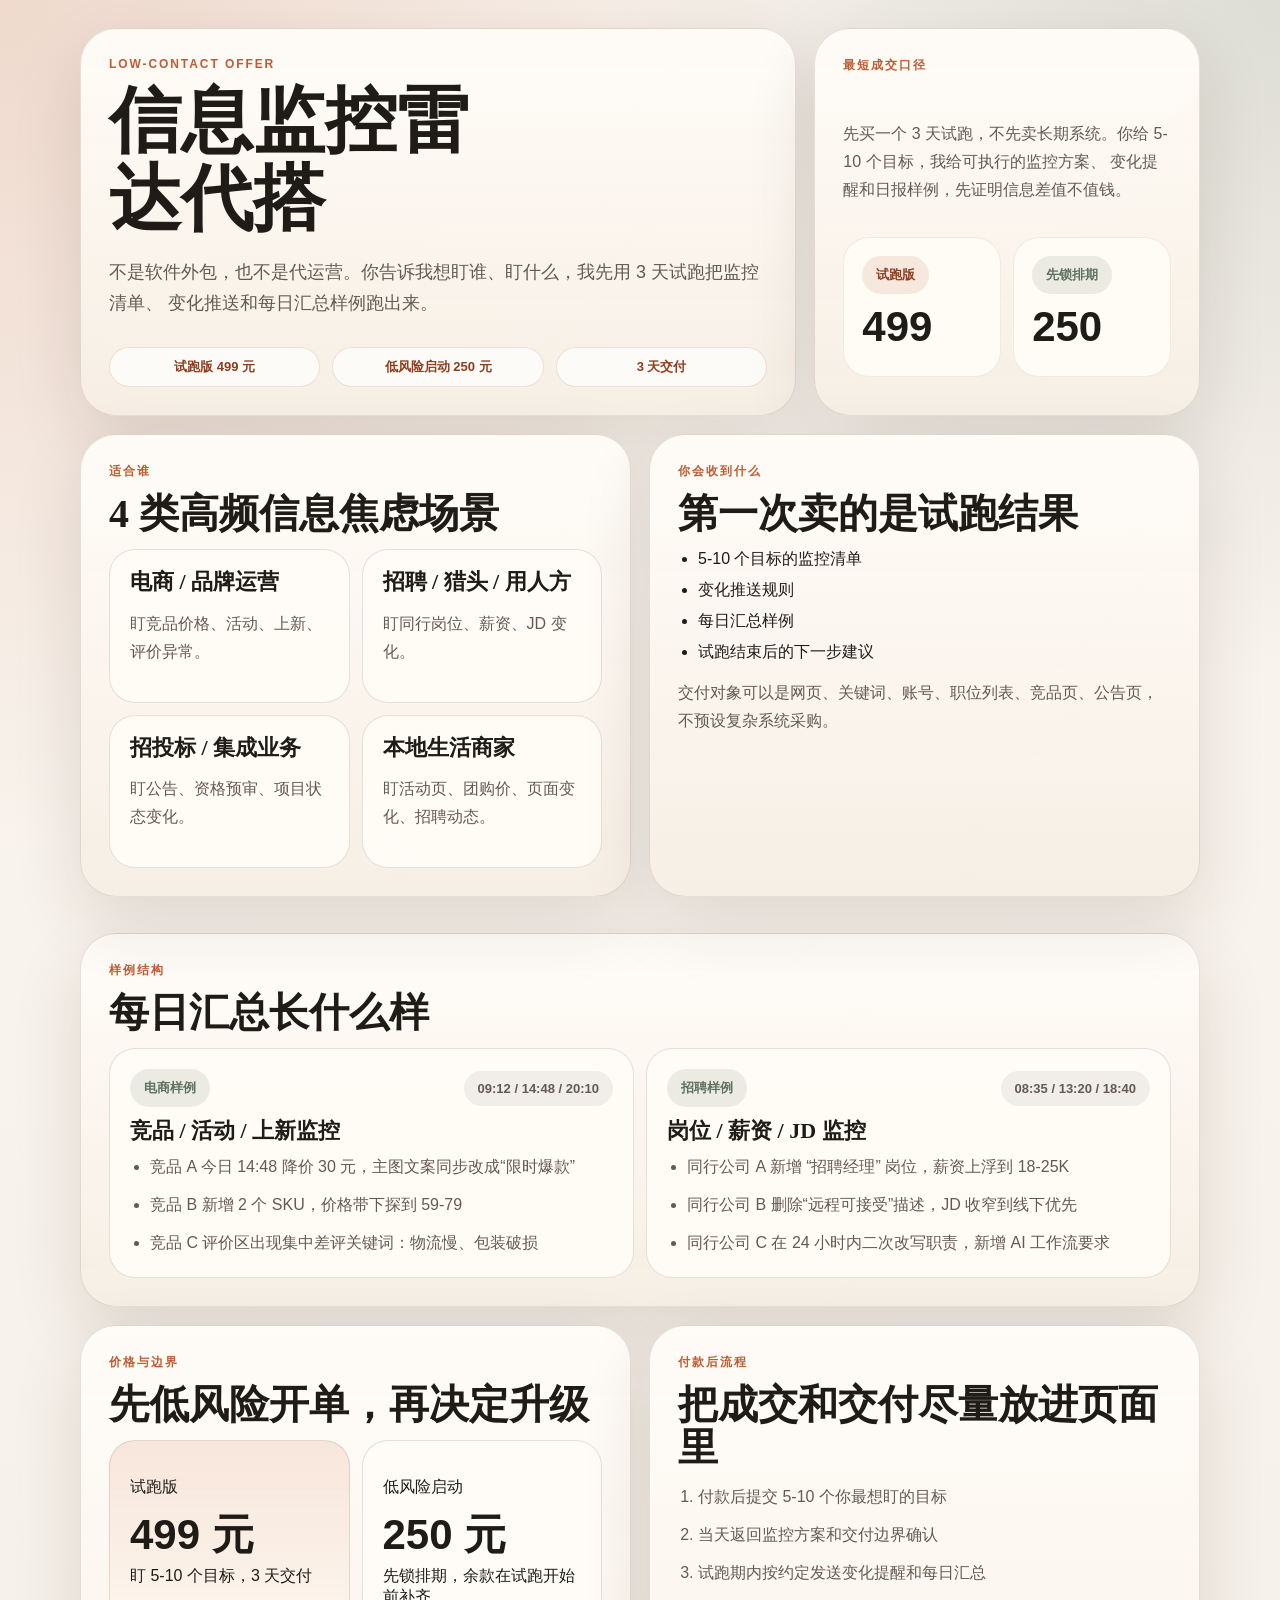
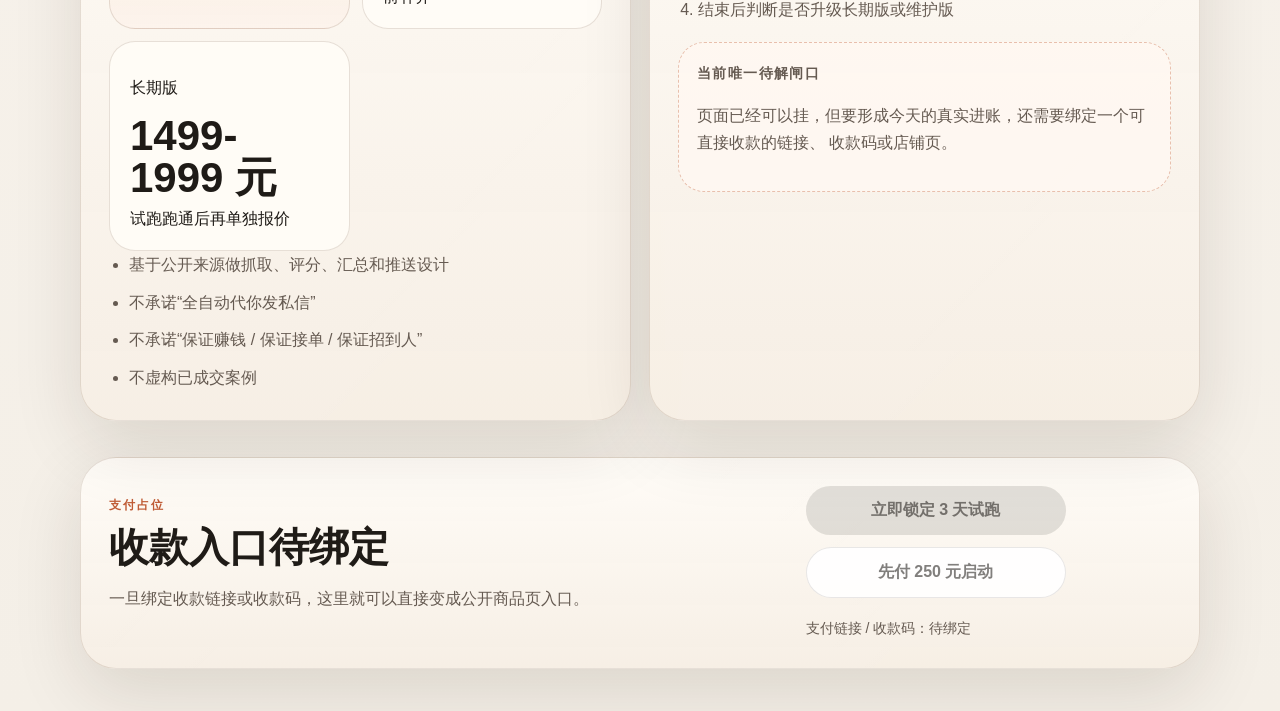
==== monitoring-radar/index.html @ 66960fd0 "Add monitoring radar offer page" ====
<!doctype html>
<html lang="zh-CN">
<head>
  <meta charset="UTF-8">
  <meta name="viewport" content="width=device-width, initial-scale=1.0">
  <title>信息监控雷达代搭 | 3 天试跑</title>
  <meta
    name="description"
    content="信息监控雷达代搭：3 天试跑，盯 5-10 个网页、关键词或账号，交付监控清单、变动推送和每日汇总样例。"
  >
  <link rel="stylesheet" href="./styles.css?v=20260421a">
</head>
<body>
  <main class="page-shell">
    <section class="hero">
      <div class="hero-copy">
        <p class="eyebrow">Low-Contact Offer</p>
        <h1>信息监控雷达代搭</h1>
        <p class="lead">
          不是软件外包，也不是代运营。你告诉我想盯谁、盯什么，我先用 3 天试跑把监控清单、
          变化推送和每日汇总样例跑出来。
        </p>
        <div class="hero-pills">
          <span>试跑版 499 元</span>
          <span>低风险启动 250 元</span>
          <span>3 天交付</span>
        </div>
      </div>
      <aside class="hero-card">
        <p class="card-label">最短成交口径</p>
        <p class="card-copy">
          先买一个 3 天试跑，不先卖长期系统。你给 5-10 个目标，我给可执行的监控方案、
          变化提醒和日报样例，先证明信息差值不值钱。
        </p>
        <div class="price-stack">
          <div>
            <span class="price-tag">试跑版</span>
            <strong>499</strong>
          </div>
          <div>
            <span class="price-tag muted">先锁排期</span>
            <strong>250</strong>
          </div>
        </div>
      </aside>
    </section>

    <section class="grid-two">
      <article class="panel">
        <p class="section-kicker">适合谁</p>
        <h2>4 类高频信息焦虑场景</h2>
        <div class="card-grid">
          <section class="mini-card">
            <h3>电商 / 品牌运营</h3>
            <p>盯竞品价格、活动、上新、评价异常。</p>
          </section>
          <section class="mini-card">
            <h3>招聘 / 猎头 / 用人方</h3>
            <p>盯同行岗位、薪资、JD 变化。</p>
          </section>
          <section class="mini-card">
            <h3>招投标 / 集成业务</h3>
            <p>盯公告、资格预审、项目状态变化。</p>
          </section>
          <section class="mini-card">
            <h3>本地生活商家</h3>
            <p>盯活动页、团购价、页面变化、招聘动态。</p>
          </section>
        </div>
      </article>

      <article class="panel">
        <p class="section-kicker">你会收到什么</p>
        <h2>第一次卖的是试跑结果</h2>
        <ul class="deliverables">
          <li>5-10 个目标的监控清单</li>
          <li>变化推送规则</li>
          <li>每日汇总样例</li>
          <li>试跑结束后的下一步建议</li>
        </ul>
        <p class="note">
          交付对象可以是网页、关键词、账号、职位列表、竞品页、公告页，不预设复杂系统采购。
        </p>
      </article>
    </section>

    <section class="panel">
      <p class="section-kicker">样例结构</p>
      <h2>每日汇总长什么样</h2>
      <div class="sample-grid">
        <article class="sample-card">
          <div class="sample-head">
            <span class="sample-badge">电商样例</span>
            <span class="sample-time">09:12 / 14:48 / 20:10</span>
          </div>
          <h3>竞品 / 活动 / 上新监控</h3>
          <ul>
            <li>竞品 A 今日 14:48 降价 30 元，主图文案同步改成“限时爆款”</li>
            <li>竞品 B 新增 2 个 SKU，价格带下探到 59-79</li>
            <li>竞品 C 评价区出现集中差评关键词：物流慢、包装破损</li>
          </ul>
        </article>
        <article class="sample-card">
          <div class="sample-head">
            <span class="sample-badge">招聘样例</span>
            <span class="sample-time">08:35 / 13:20 / 18:40</span>
          </div>
          <h3>岗位 / 薪资 / JD 监控</h3>
          <ul>
            <li>同行公司 A 新增 “招聘经理” 岗位，薪资上浮到 18-25K</li>
            <li>同行公司 B 删除“远程可接受”描述，JD 收窄到线下优先</li>
            <li>同行公司 C 在 24 小时内二次改写职责，新增 AI 工作流要求</li>
          </ul>
        </article>
      </div>
    </section>

    <section class="grid-two">
      <article class="panel">
        <p class="section-kicker">价格与边界</p>
        <h2>先低风险开单，再决定升级</h2>
        <div class="pricing-grid">
          <section class="price-card is-primary">
            <p>试跑版</p>
            <strong>499 元</strong>
            <span>盯 5-10 个目标，3 天交付</span>
          </section>
          <section class="price-card">
            <p>低风险启动</p>
            <strong>250 元</strong>
            <span>先锁排期，余款在试跑开始前补齐</span>
          </section>
          <section class="price-card">
            <p>长期版</p>
            <strong>1499-1999 元</strong>
            <span>试跑跑通后再单独报价</span>
          </section>
        </div>
        <ul class="boundary-list">
          <li>基于公开来源做抓取、评分、汇总和推送设计</li>
          <li>不承诺“全自动代你发私信”</li>
          <li>不承诺“保证赚钱 / 保证接单 / 保证招到人”</li>
          <li>不虚构已成交案例</li>
        </ul>
      </article>

      <article class="panel">
        <p class="section-kicker">付款后流程</p>
        <h2>把成交和交付尽量放进页面里</h2>
        <ol class="flow-list">
          <li>付款后提交 5-10 个你最想盯的目标</li>
          <li>当天返回监控方案和交付边界确认</li>
          <li>试跑期内按约定发送变化提醒和每日汇总</li>
          <li>结束后判断是否升级长期版或维护版</li>
        </ol>
        <div class="gate-box">
          <p class="gate-title">当前唯一待解闸口</p>
          <p>
            页面已经可以挂，但要形成今天的真实进账，还需要绑定一个可直接收款的链接、
            收款码或店铺页。
          </p>
        </div>
      </article>
    </section>

    <section class="payment-panel">
      <div>
        <p class="section-kicker">支付占位</p>
        <h2>收款入口待绑定</h2>
        <p class="payment-copy">
          一旦绑定收款链接或收款码，这里就可以直接变成公开商品页入口。
        </p>
      </div>
      <div class="cta-stack">
        <a class="cta is-disabled" href="#payment-pending" aria-disabled="true">立即锁定 3 天试跑</a>
        <a class="cta is-secondary is-disabled" href="#payment-pending" aria-disabled="true">先付 250 元启动</a>
        <p class="pending-text">支付链接 / 收款码：待绑定</p>
      </div>
    </section>
  </main>
</body>
</html>
---- monitoring-radar/styles.css ----
:root {
  --bg: #f4efe7;
  --bg-deep: #eadfce;
  --paper: rgba(255, 252, 247, 0.94);
  --paper-strong: rgba(255, 250, 243, 0.98);
  --ink: #1f1b17;
  --muted: #655a51;
  --line: rgba(121, 97, 74, 0.18);
  --accent: #bf5b35;
  --accent-deep: #8f3d1e;
  --accent-soft: rgba(191, 91, 53, 0.12);
  --moss: #5e715e;
  --shadow: 0 24px 70px rgba(41, 24, 10, 0.12);
  --radius-xl: 36px;
  --radius-lg: 26px;
  --radius-md: 18px;
}

* {
  box-sizing: border-box;
}

html,
body {
  margin: 0;
  padding: 0;
}

body {
  font-family: "Noto Sans SC", "PingFang SC", "Microsoft YaHei", sans-serif;
  color: var(--ink);
  background:
    radial-gradient(circle at top left, rgba(191, 91, 53, 0.18), transparent 32%),
    radial-gradient(circle at top right, rgba(94, 113, 94, 0.18), transparent 26%),
    linear-gradient(180deg, #faf5ef 0%, var(--bg) 100%);
}

.page-shell {
  width: min(1120px, calc(100% - 32px));
  margin: 0 auto;
  padding: 28px 0 42px;
}

.hero,
.grid-two,
.panel,
.payment-panel {
  animation: rise 280ms ease;
}

.hero,
.payment-panel {
  display: grid;
  grid-template-columns: minmax(0, 1.3fr) minmax(320px, 0.7fr);
  gap: 18px;
}

.hero {
  margin-bottom: 18px;
}

.hero-copy,
.hero-card,
.panel,
.payment-panel {
  border: 1px solid var(--line);
  border-radius: var(--radius-xl);
  background:
    linear-gradient(180deg, rgba(255, 252, 247, 0.98), rgba(246, 238, 228, 0.96)),
    linear-gradient(135deg, rgba(255, 255, 255, 0.2), transparent);
  box-shadow: var(--shadow);
}

.hero-copy,
.hero-card,
.panel,
.payment-panel {
  padding: 28px;
}

.eyebrow,
.section-kicker,
.card-label {
  margin: 0 0 12px;
  font-size: 12px;
  font-weight: 800;
  letter-spacing: 0.16em;
  text-transform: uppercase;
  color: var(--accent);
}

h1,
h2,
h3 {
  margin: 0;
  font-family: "Georgia", "Times New Roman", serif;
  line-height: 1.08;
}

h1 {
  font-size: clamp(42px, 7vw, 72px);
  max-width: 10ch;
}

h2 {
  font-size: clamp(28px, 4vw, 40px);
  margin-bottom: 14px;
}

h3 {
  font-size: 22px;
  margin-bottom: 10px;
}

.lead,
.card-copy,
.note,
.payment-copy,
.gate-box p,
.mini-card p,
.sample-card li,
.boundary-list li,
.flow-list li,
.pending-text {
  color: var(--muted);
  line-height: 1.74;
}

.lead {
  max-width: 42rem;
  font-size: 18px;
  margin: 18px 0 0;
}

.hero-pills,
.price-stack,
.card-grid,
.sample-grid,
.pricing-grid,
.cta-stack {
  display: grid;
  gap: 12px;
}

.hero-pills {
  grid-template-columns: repeat(3, minmax(0, 1fr));
  margin-top: 28px;
}

.hero-pills span,
.price-tag,
.sample-badge,
.sample-time {
  display: inline-flex;
  align-items: center;
  justify-content: center;
  border-radius: 999px;
  padding: 10px 14px;
  font-size: 13px;
  font-weight: 800;
}

.hero-pills span {
  background: rgba(255, 255, 255, 0.72);
  border: 1px solid rgba(191, 91, 53, 0.18);
  color: var(--accent-deep);
}

.hero-card {
  display: grid;
  align-content: start;
  gap: 18px;
}

.price-stack {
  grid-template-columns: repeat(2, minmax(0, 1fr));
}

.price-stack div,
.price-card {
  border-radius: var(--radius-lg);
  background: var(--paper);
  border: 1px solid rgba(191, 91, 53, 0.12);
  padding: 18px;
}

.price-stack strong,
.price-card strong {
  display: block;
  font-size: clamp(32px, 5vw, 42px);
  line-height: 1;
  margin: 12px 0 10px;
}

.price-tag {
  width: fit-content;
  background: var(--accent-soft);
  color: var(--accent-deep);
}

.price-tag.muted {
  background: rgba(94, 113, 94, 0.12);
  color: var(--moss);
}

.grid-two {
  display: grid;
  grid-template-columns: repeat(2, minmax(0, 1fr));
  gap: 18px;
  margin-bottom: 18px;
}

.panel {
  margin-bottom: 18px;
}

.card-grid,
.sample-grid,
.pricing-grid {
  grid-template-columns: repeat(2, minmax(0, 1fr));
}

.mini-card,
.sample-card,
.price-card {
  background: var(--paper);
  border: 1px solid var(--line);
  border-radius: var(--radius-lg);
  padding: 20px;
}

.deliverables,
.boundary-list,
.flow-list,
.sample-card ul {
  margin: 0;
  padding-left: 20px;
}

.deliverables {
  display: grid;
  gap: 10px;
  margin-bottom: 16px;
}

.sample-head {
  display: flex;
  justify-content: space-between;
  align-items: center;
  gap: 10px;
  margin-bottom: 12px;
}

.sample-badge {
  background: rgba(94, 113, 94, 0.12);
  color: var(--moss);
}

.sample-time {
  background: rgba(31, 27, 23, 0.06);
  color: var(--muted);
}

.sample-card ul,
.boundary-list,
.flow-list {
  display: grid;
  gap: 10px;
}

.price-card.is-primary {
  background:
    linear-gradient(180deg, rgba(191, 91, 53, 0.12), rgba(191, 91, 53, 0.04)),
    var(--paper-strong);
}

.gate-box {
  margin-top: 18px;
  border: 1px dashed rgba(191, 91, 53, 0.36);
  border-radius: var(--radius-lg);
  padding: 18px;
  background: rgba(255, 248, 242, 0.82);
}

.gate-title {
  margin: 0 0 8px;
  font-size: 14px;
  font-weight: 800;
  letter-spacing: 0.1em;
  text-transform: uppercase;
  color: var(--accent-deep);
}

.payment-panel {
  align-items: center;
  margin-bottom: 0;
}

.cta-stack {
  justify-items: start;
}

.cta {
  display: inline-flex;
  align-items: center;
  justify-content: center;
  min-width: 260px;
  padding: 14px 18px;
  border-radius: 999px;
  text-decoration: none;
  font-weight: 800;
  transition: transform 180ms ease, box-shadow 180ms ease, opacity 180ms ease;
}

.cta.is-disabled {
  background: rgba(31, 27, 23, 0.12);
  color: rgba(31, 27, 23, 0.56);
  pointer-events: none;
}

.cta.is-secondary {
  background: rgba(255, 255, 255, 0.9);
  border: 1px solid rgba(31, 27, 23, 0.1);
}

.pending-text {
  margin: 6px 0 0;
  font-size: 14px;
}

@keyframes rise {
  from {
    opacity: 0;
    transform: translateY(10px);
  }

  to {
    opacity: 1;
    transform: translateY(0);
  }
}

@media (max-width: 880px) {
  .hero,
  .payment-panel,
  .grid-two,
  .card-grid,
  .sample-grid,
  .pricing-grid,
  .hero-pills,
  .price-stack {
    grid-template-columns: 1fr;
  }

  .page-shell {
    width: min(100%, calc(100% - 20px));
    padding: 10px 0 24px;
  }

  .hero-copy,
  .hero-card,
  .panel,
  .payment-panel {
    padding: 20px;
    border-radius: 28px;
  }

  h1 {
    font-size: 44px;
  }

  .cta {
    min-width: 100%;
  }
}
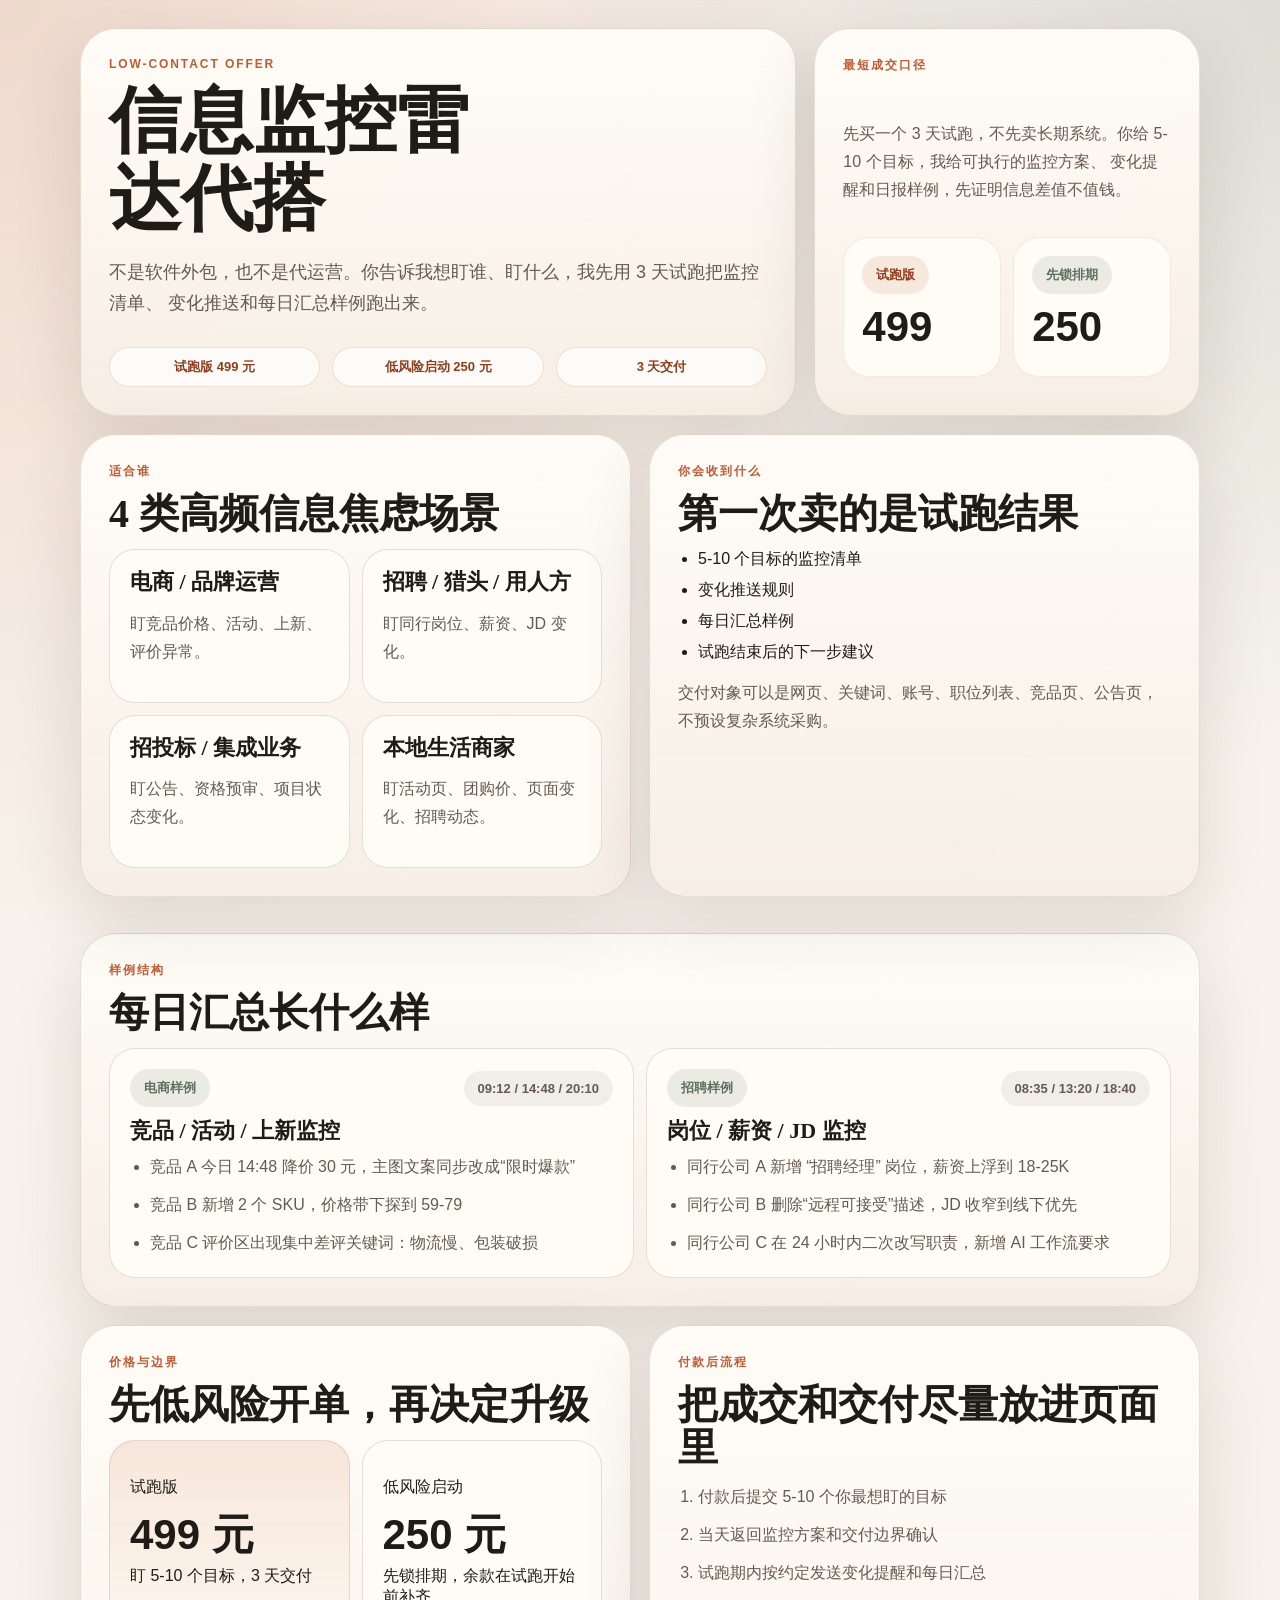
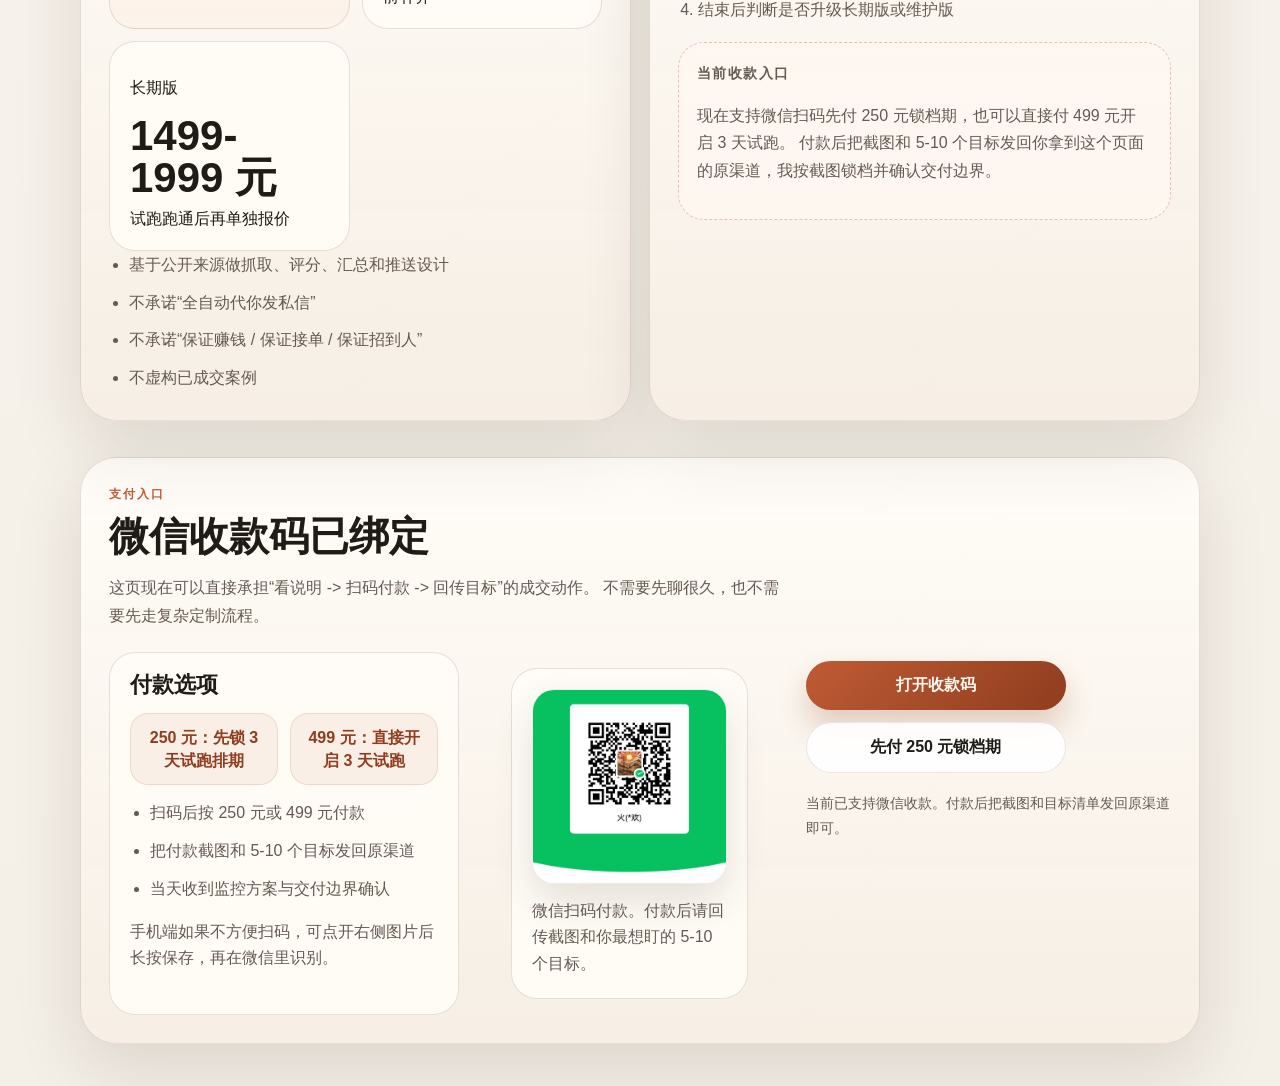
==== commit 5667bb04: "Bind monitoring radar payment QR" ====
--- a/monitoring-radar/index.html
+++ b/monitoring-radar/index.html
@@ -8,7 +8,7 @@
     name="description"
     content="信息监控雷达代搭：3 天试跑，盯 5-10 个网页、关键词或账号，交付监控清单、变动推送和每日汇总样例。"
   >
-  <link rel="stylesheet" href="./styles.css?v=20260421a">
+  <link rel="stylesheet" href="./styles.css?v=20260421b">
 </head>
 <body>
   <main class="page-shell">
@@ -154,27 +154,53 @@
           <li>结束后判断是否升级长期版或维护版</li>
         </ol>
         <div class="gate-box">
-          <p class="gate-title">当前唯一待解闸口</p>
+          <p class="gate-title">当前收款入口</p>
           <p>
-            页面已经可以挂，但要形成今天的真实进账，还需要绑定一个可直接收款的链接、
-            收款码或店铺页。
+            现在支持微信扫码先付 250 元锁档期，也可以直接付 499 元开启 3 天试跑。
+            付款后把截图和 5-10 个目标发回你拿到这个页面的原渠道，我按截图锁档并确认交付边界。
           </p>
         </div>
       </article>
     </section>
 
-    <section class="payment-panel">
+    <section class="payment-panel" id="payment-qr">
       <div>
-        <p class="section-kicker">支付占位</p>
-        <h2>收款入口待绑定</h2>
+        <p class="section-kicker">支付入口</p>
+        <h2>微信收款码已绑定</h2>
         <p class="payment-copy">
-          一旦绑定收款链接或收款码，这里就可以直接变成公开商品页入口。
-        </p>
+          这页现在可以直接承担“看说明 -> 扫码付款 -> 回传目标”的成交动作。
+          不需要先聊很久，也不需要先走复杂定制流程。
+        </p>
+        <div class="payment-grid">
+          <section class="payment-box">
+            <h3>付款选项</h3>
+            <div class="payment-amounts">
+              <span class="amount-chip">250 元：先锁 3 天试跑排期</span>
+              <span class="amount-chip">499 元：直接开启 3 天试跑</span>
+            </div>
+            <ul class="flow-list payment-steps">
+              <li>扫码后按 250 元或 499 元付款</li>
+              <li>把付款截图和 5-10 个目标发回原渠道</li>
+              <li>当天收到监控方案与交付边界确认</li>
+            </ul>
+            <p class="payment-note">
+              手机端如果不方便扫码，可点开右侧图片后长按保存，再在微信里识别。
+            </p>
+          </section>
+          <figure class="payment-box qr-box">
+            <img
+              class="payment-qr"
+              src="./assets/firelove-wechat-payment-qr-latest.jpg"
+              alt="信息监控雷达代搭微信收款码"
+            >
+            <figcaption>微信扫码付款。付款后请回传截图和你最想盯的 5-10 个目标。</figcaption>
+          </figure>
+        </div>
       </div>
       <div class="cta-stack">
-        <a class="cta is-disabled" href="#payment-pending" aria-disabled="true">立即锁定 3 天试跑</a>
-        <a class="cta is-secondary is-disabled" href="#payment-pending" aria-disabled="true">先付 250 元启动</a>
-        <p class="pending-text">支付链接 / 收款码：待绑定</p>
+        <a class="cta" href="./assets/firelove-wechat-payment-qr-latest.jpg" target="_blank" rel="noreferrer">打开收款码</a>
+        <a class="cta is-secondary" href="#payment-qr">先付 250 元锁档期</a>
+        <p class="pending-text">当前已支持微信收款。付款后把截图和目标清单发回原渠道即可。</p>
       </div>
     </section>
   </main>
--- a/monitoring-radar/styles.css
+++ b/monitoring-radar/styles.css
@@ -137,7 +137,9 @@
 .card-grid,
 .sample-grid,
 .pricing-grid,
-.cta-stack {
+.cta-stack,
+.payment-grid,
+.payment-amounts {
   display: grid;
   gap: 12px;
 }
@@ -296,6 +298,67 @@
   margin-bottom: 0;
 }
 
+.payment-grid {
+  grid-template-columns: minmax(0, 1.05fr) minmax(250px, 0.95fr);
+  margin-top: 22px;
+}
+
+.payment-box {
+  background: var(--paper);
+  border: 1px solid var(--line);
+  border-radius: var(--radius-lg);
+  padding: 20px;
+}
+
+.payment-amounts {
+  grid-template-columns: repeat(2, minmax(0, 1fr));
+  margin: 16px 0 14px;
+}
+
+.amount-chip {
+  display: inline-flex;
+  align-items: center;
+  justify-content: center;
+  min-height: 58px;
+  padding: 12px 14px;
+  border-radius: 18px;
+  background: rgba(191, 91, 53, 0.08);
+  border: 1px solid rgba(191, 91, 53, 0.16);
+  color: var(--accent-deep);
+  font-weight: 800;
+  line-height: 1.45;
+  text-align: center;
+}
+
+.payment-steps {
+  margin-bottom: 16px;
+}
+
+.payment-note,
+.payment-box figcaption {
+  margin: 0;
+  color: var(--muted);
+  line-height: 1.68;
+}
+
+.qr-box {
+  display: grid;
+  gap: 14px;
+  justify-items: center;
+  align-content: start;
+}
+
+.payment-qr {
+  display: block;
+  width: min(100%, 320px);
+  aspect-ratio: 1;
+  object-fit: cover;
+  border-radius: 22px;
+  background: #fff;
+  border: 1px solid rgba(31, 27, 23, 0.08);
+  box-shadow: 0 18px 40px rgba(41, 24, 10, 0.12);
+}
+
 .cta-stack {
   justify-items: start;
 }
@@ -309,18 +372,24 @@
   border-radius: 999px;
   text-decoration: none;
   font-weight: 800;
+  border: 0;
   transition: transform 180ms ease, box-shadow 180ms ease, opacity 180ms ease;
 }
 
-.cta.is-disabled {
-  background: rgba(31, 27, 23, 0.12);
-  color: rgba(31, 27, 23, 0.56);
-  pointer-events: none;
+.cta:not(.is-secondary) {
+  background: linear-gradient(135deg, var(--accent), var(--accent-deep));
+  color: #fff9f2;
+  box-shadow: 0 16px 30px rgba(143, 61, 30, 0.24);
 }
 
 .cta.is-secondary {
   background: rgba(255, 255, 255, 0.9);
   border: 1px solid rgba(31, 27, 23, 0.1);
+  color: var(--ink);
+}
+
+.cta:hover {
+  transform: translateY(-1px);
 }
 
 .pending-text {
@@ -348,7 +417,9 @@
   .sample-grid,
   .pricing-grid,
   .hero-pills,
-  .price-stack {
+  .price-stack,
+  .payment-grid,
+  .payment-amounts {
     grid-template-columns: 1fr;
   }
 
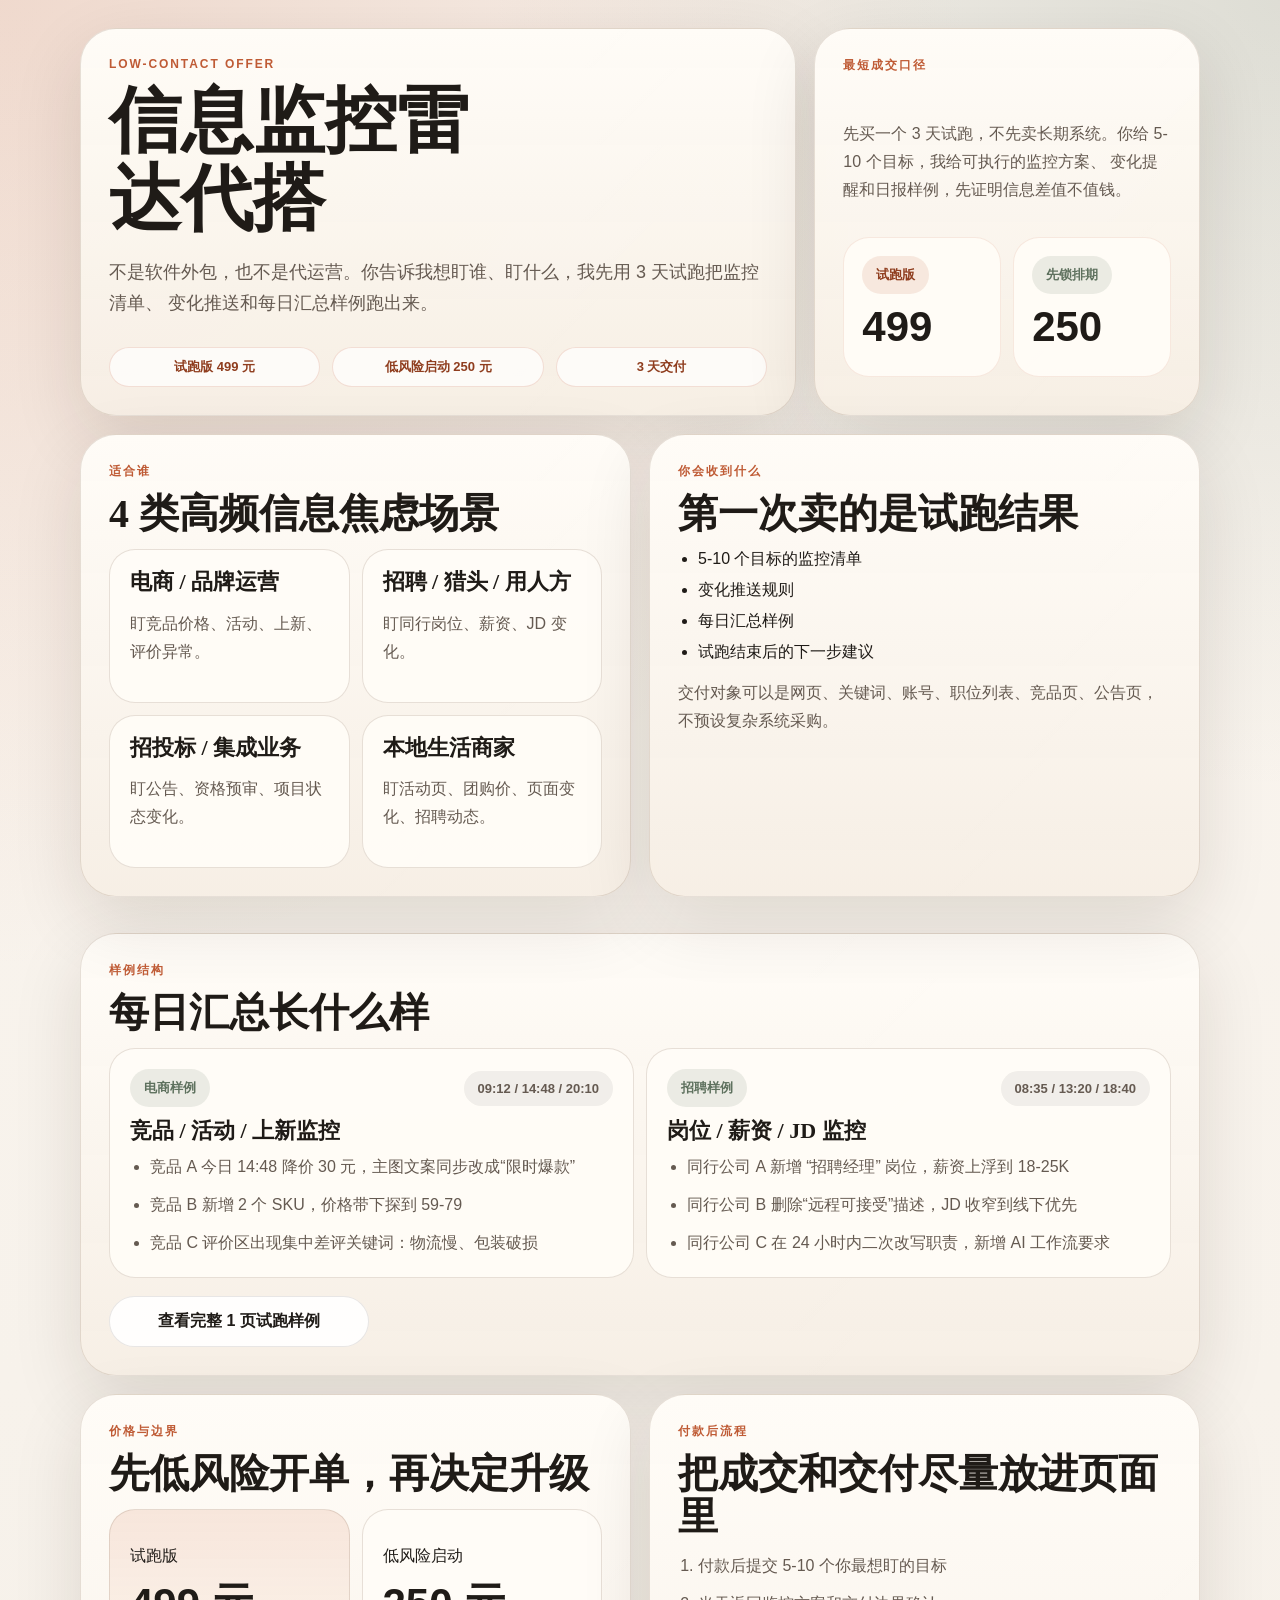
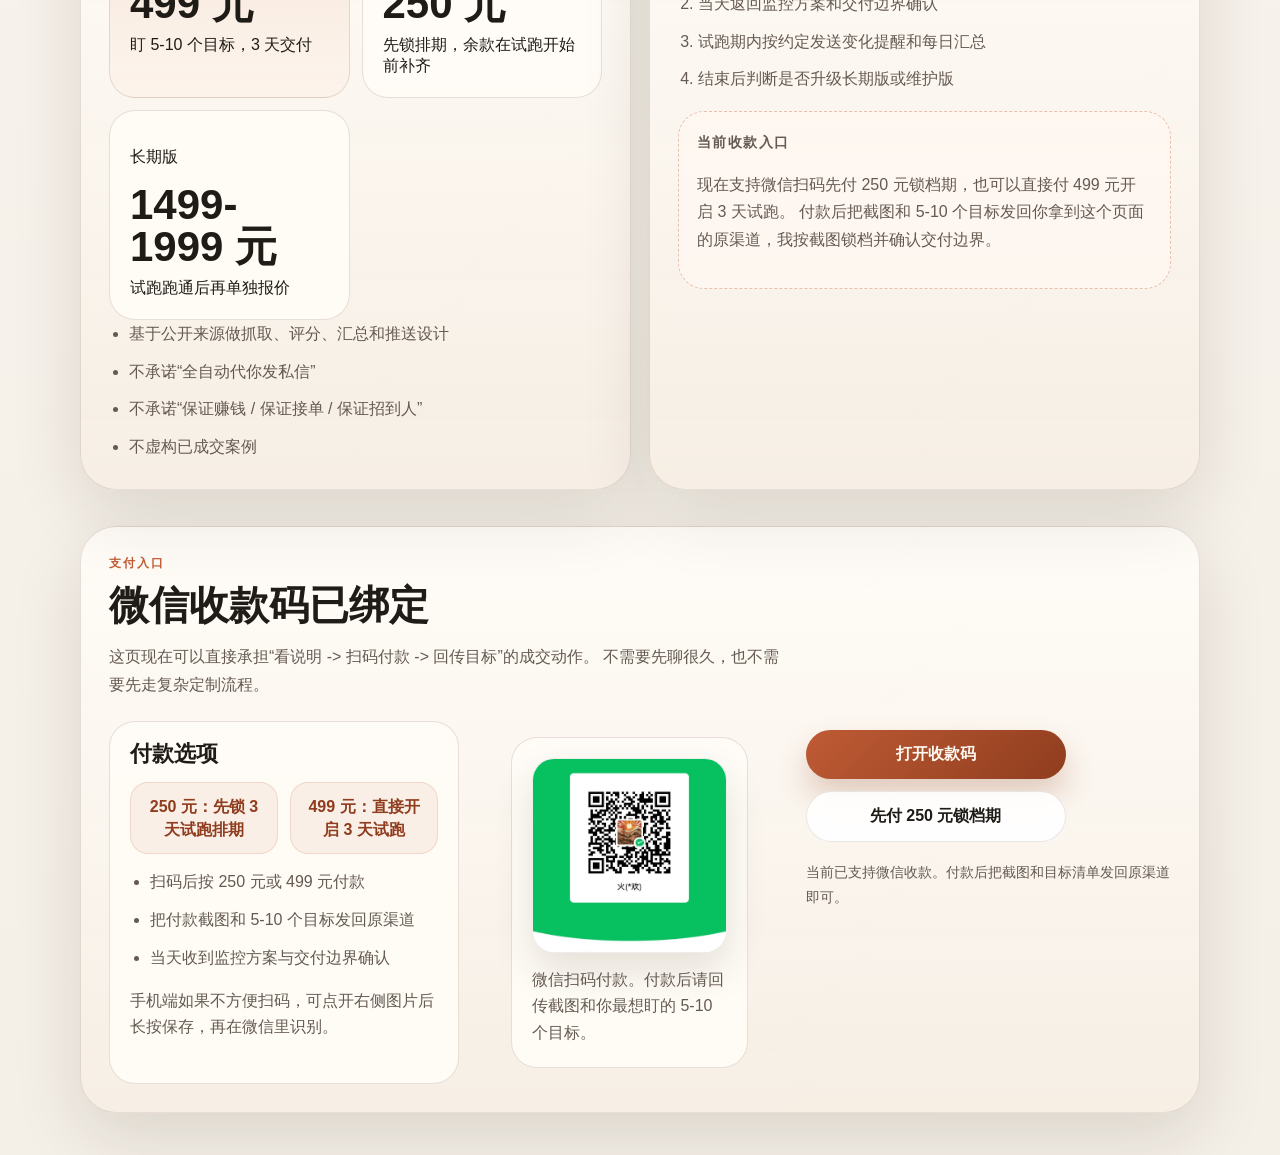
==== commit 90e74f88: "Add monitoring radar trial sample page" ====
--- a/monitoring-radar/index.html
+++ b/monitoring-radar/index.html
@@ -113,6 +113,9 @@
           </ul>
         </article>
       </div>
+      <div class="cta-stack" style="margin-top: 18px;">
+        <a class="cta is-secondary" href="./trial-sample.html">查看完整 1 页试跑样例</a>
+      </div>
     </section>
 
     <section class="grid-two">
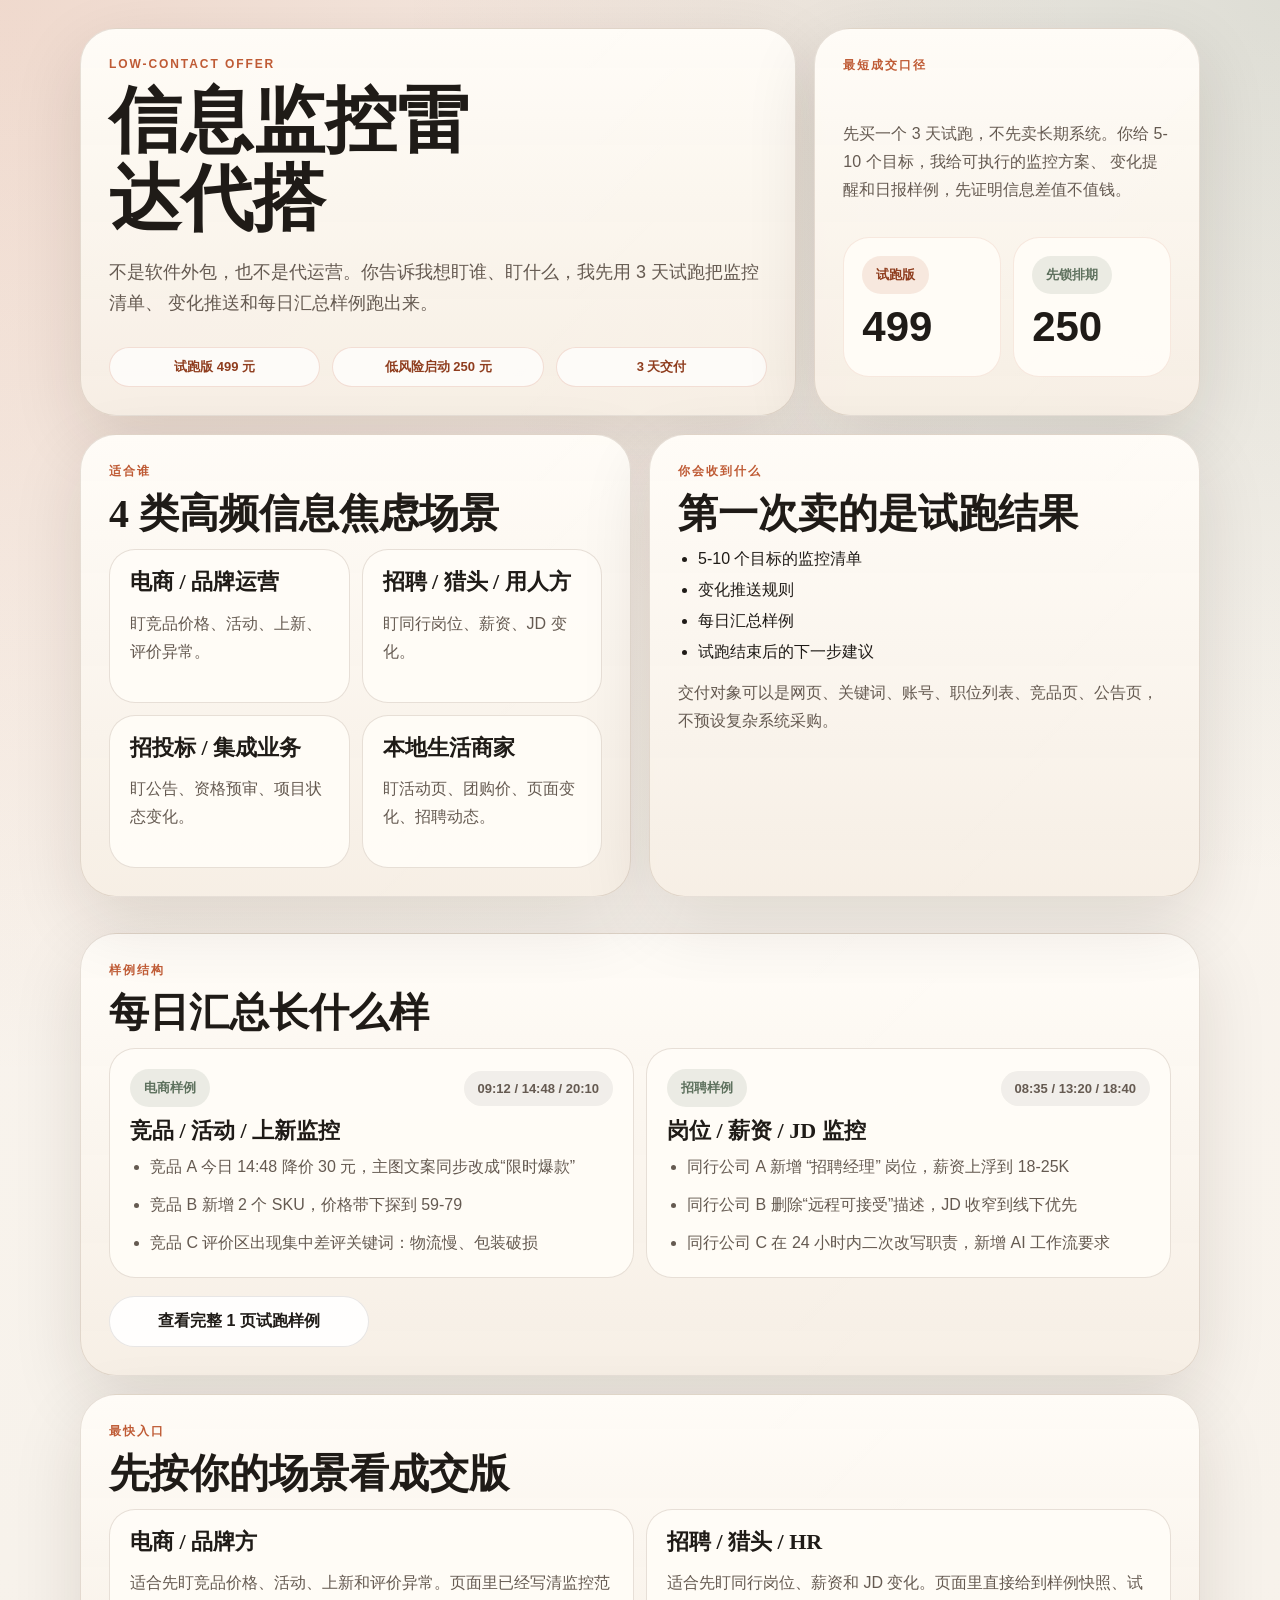
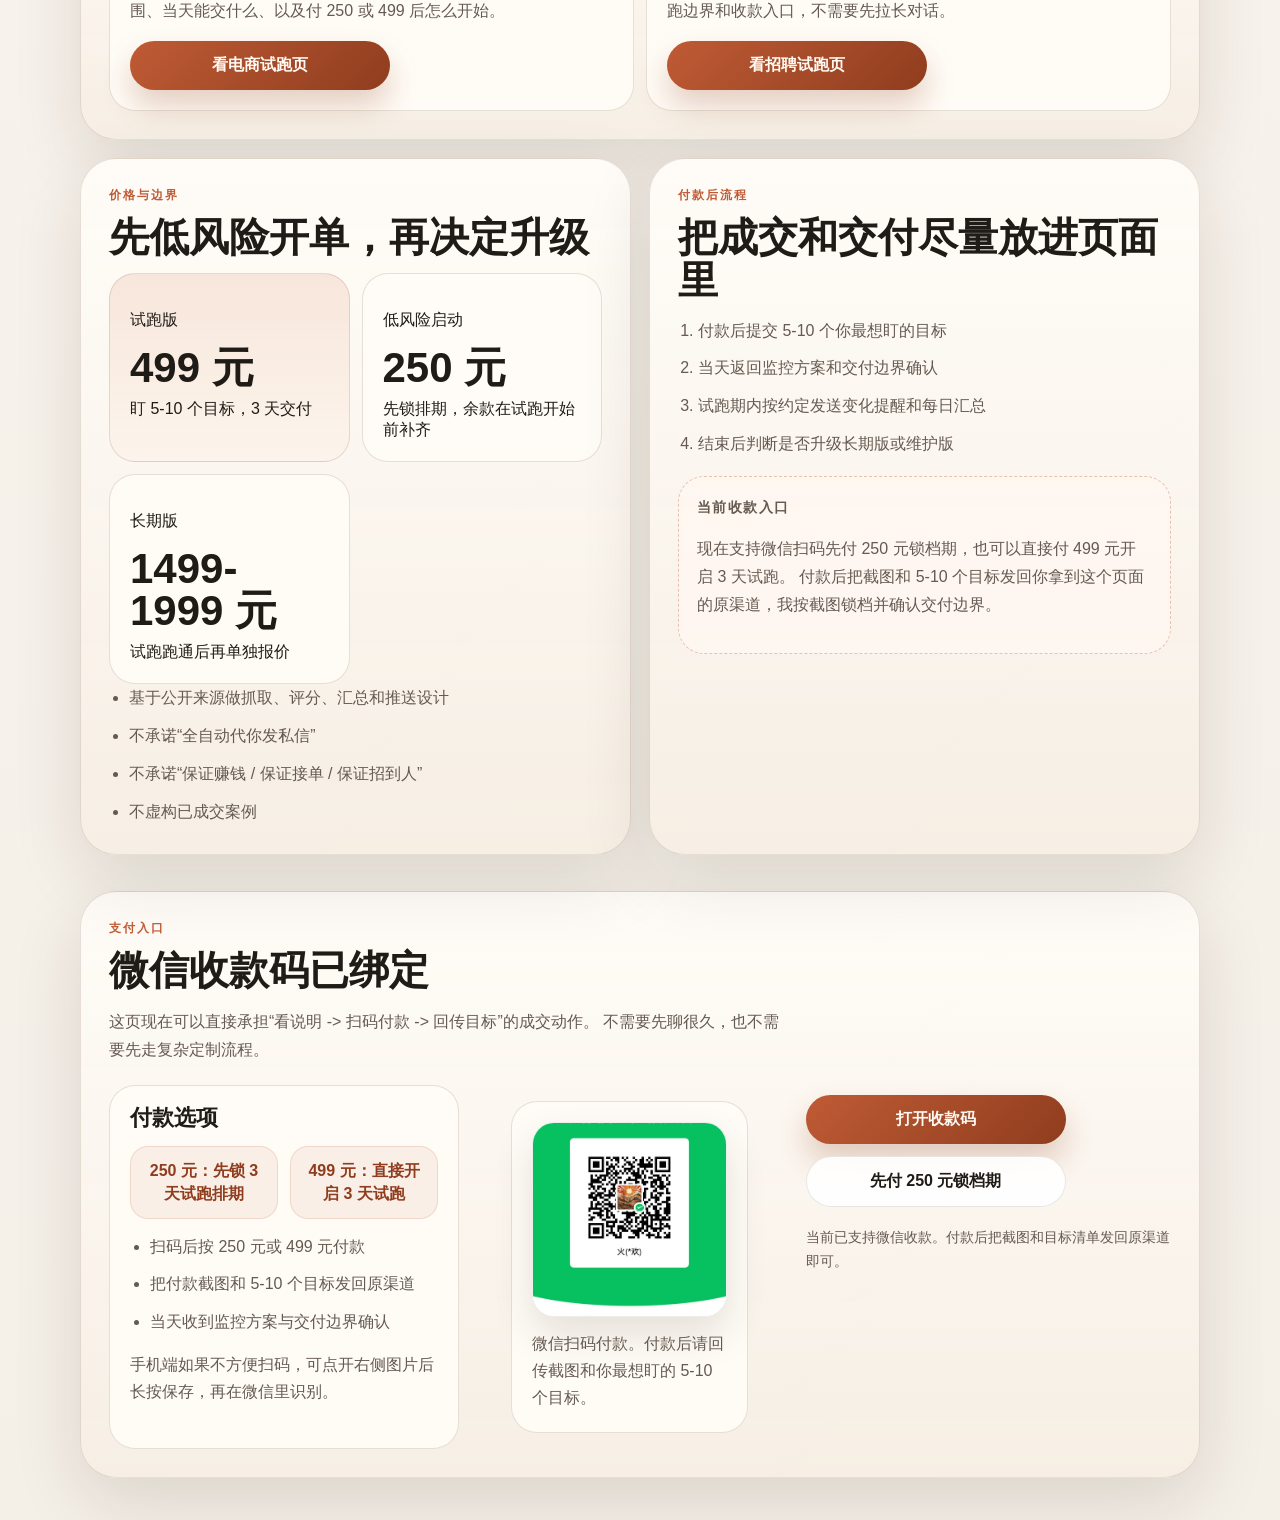
==== commit 39fa22c7: "Add targeted monitoring radar trial pages" ====
--- a/monitoring-radar/index.html
+++ b/monitoring-radar/index.html
@@ -118,6 +118,31 @@
       </div>
     </section>
 
+    <section class="panel">
+      <p class="section-kicker">最快入口</p>
+      <h2>先按你的场景看成交版</h2>
+      <div class="card-grid">
+        <section class="mini-card">
+          <h3>电商 / 品牌方</h3>
+          <p>
+            适合先盯竞品价格、活动、上新和评价异常。页面里已经写清监控范围、当天能交什么、以及付 250 或 499 后怎么开始。
+          </p>
+          <div class="cta-stack" style="margin-top: 16px;">
+            <a class="cta" href="./ecommerce-trial.html">看电商试跑页</a>
+          </div>
+        </section>
+        <section class="mini-card">
+          <h3>招聘 / 猎头 / HR</h3>
+          <p>
+            适合先盯同行岗位、薪资和 JD 变化。页面里直接给到样例快照、试跑边界和收款入口，不需要先拉长对话。
+          </p>
+          <div class="cta-stack" style="margin-top: 16px;">
+            <a class="cta" href="./recruiting-trial.html">看招聘试跑页</a>
+          </div>
+        </section>
+      </div>
+    </section>
+
     <section class="grid-two">
       <article class="panel">
         <p class="section-kicker">价格与边界</p>
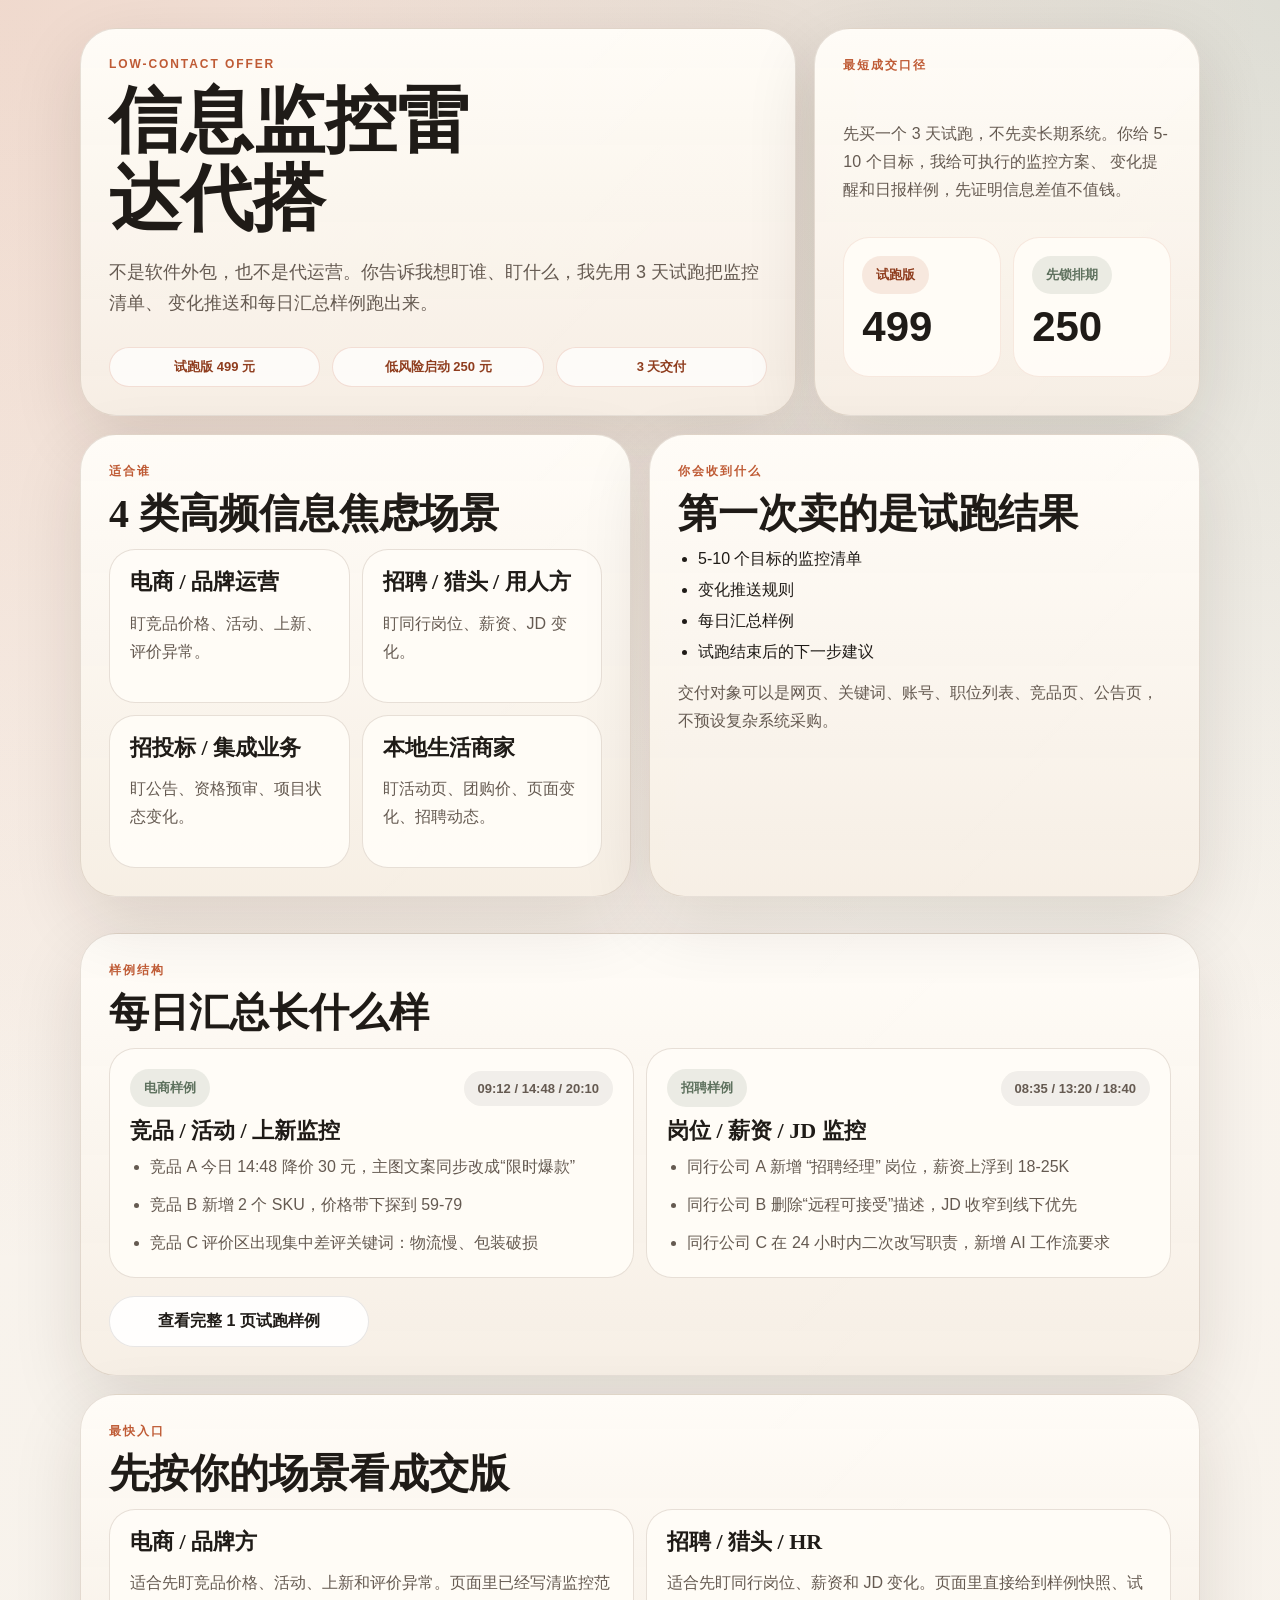
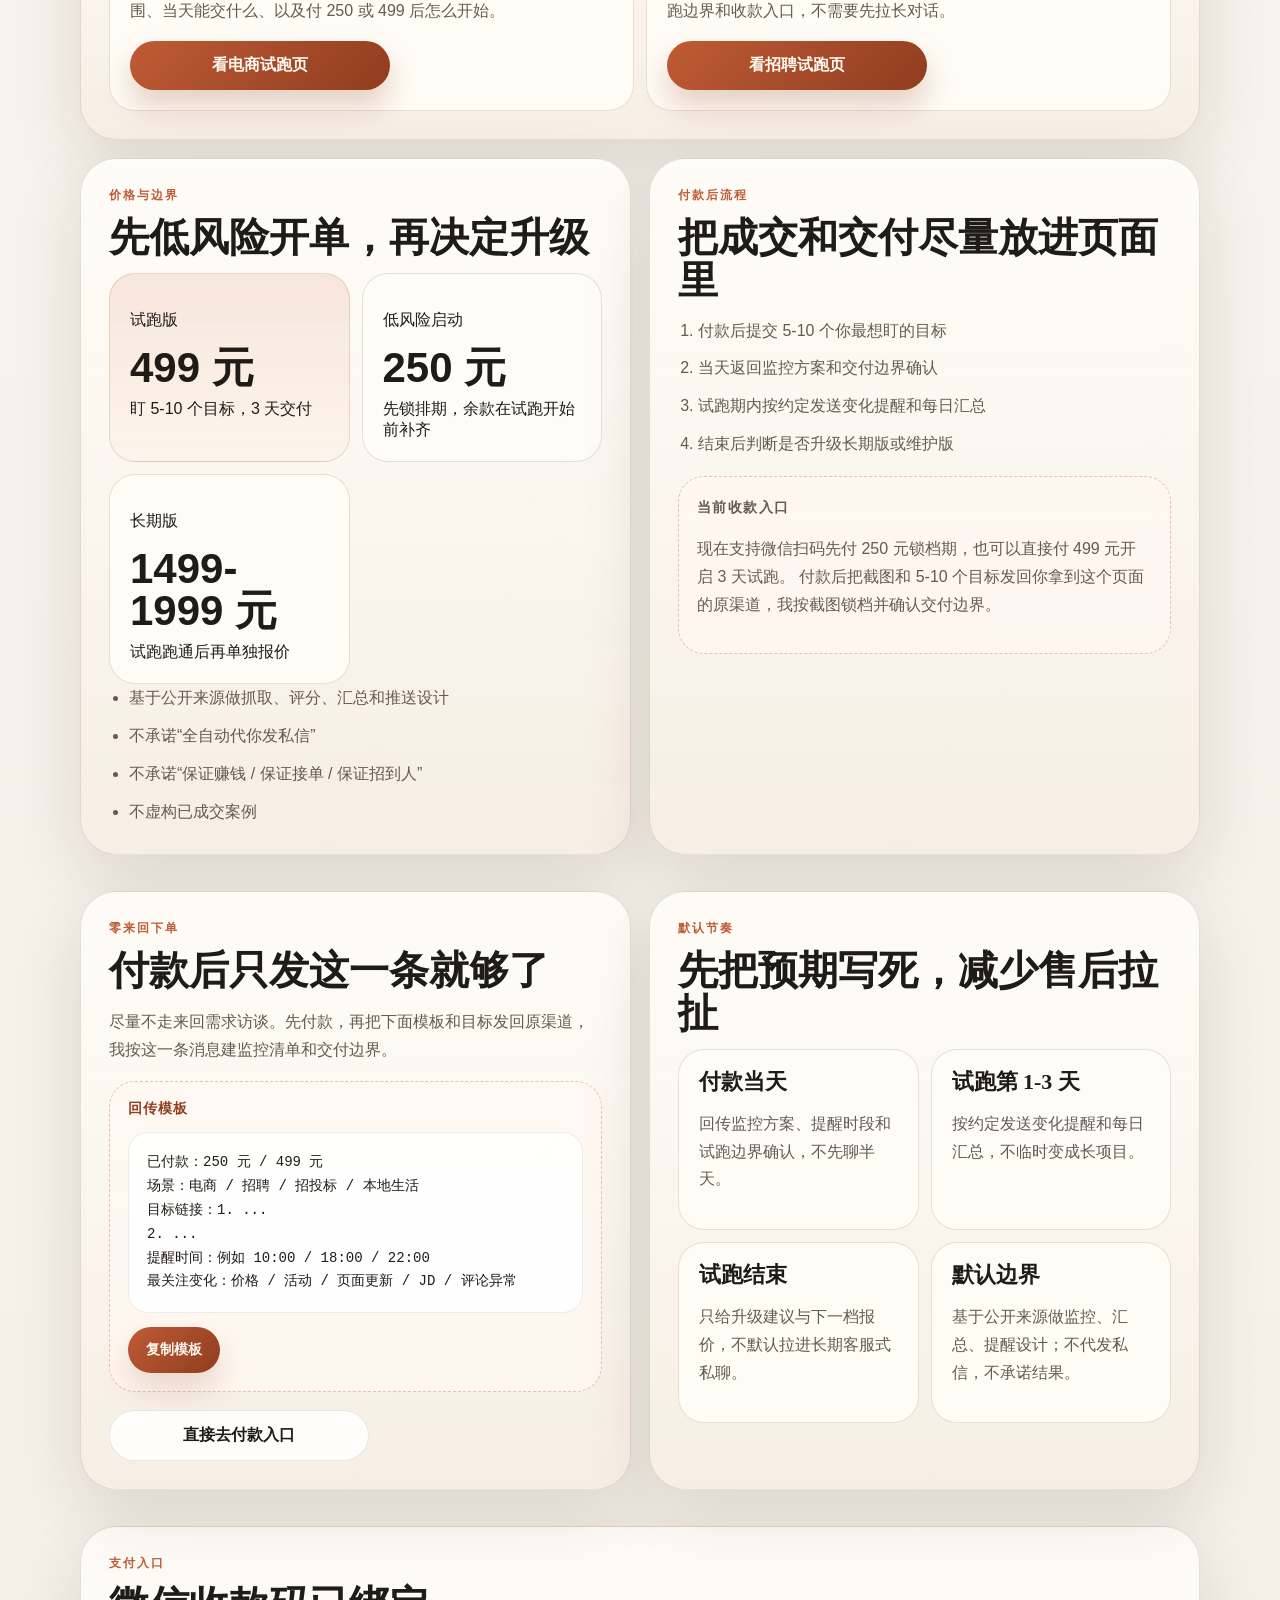
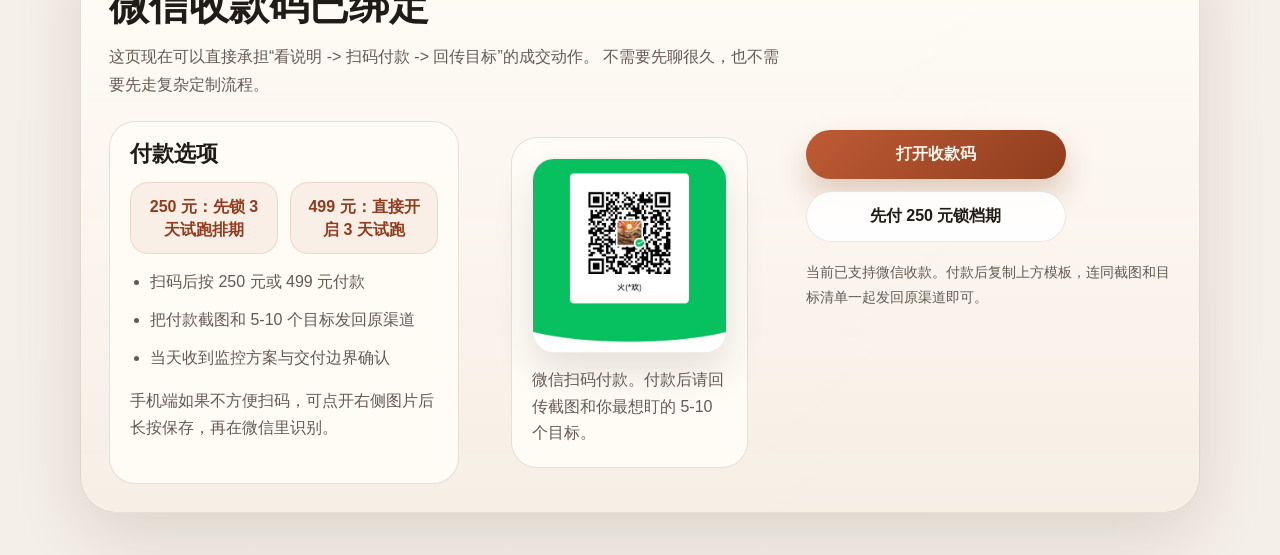
==== commit 5758fc81: "Tighten monitoring radar order flow" ====
--- a/monitoring-radar/index.html
+++ b/monitoring-radar/index.html
@@ -8,7 +8,7 @@
     name="description"
     content="信息监控雷达代搭：3 天试跑，盯 5-10 个网页、关键词或账号，交付监控清单、变动推送和每日汇总样例。"
   >
-  <link rel="stylesheet" href="./styles.css?v=20260421b">
+  <link rel="stylesheet" href="./styles.css?v=20260422a">
 </head>
 <body>
   <main class="page-shell">
@@ -187,6 +187,52 @@
             现在支持微信扫码先付 250 元锁档期，也可以直接付 499 元开启 3 天试跑。
             付款后把截图和 5-10 个目标发回你拿到这个页面的原渠道，我按截图锁档并确认交付边界。
           </p>
+        </div>
+      </article>
+    </section>
+
+    <section class="grid-two">
+      <article class="panel">
+        <p class="section-kicker">零来回下单</p>
+        <h2>付款后只发这一条就够了</h2>
+        <p class="note">
+          尽量不走来回需求访谈。先付款，再把下面模板和目标发回原渠道，我按这一条消息建监控清单和交付边界。
+        </p>
+        <div class="template-box">
+          <p class="template-label">回传模板</p>
+          <pre id="buyer-template" class="template-copy">已付款：250 元 / 499 元
+场景：电商 / 招聘 / 招投标 / 本地生活
+目标链接：1. ...
+2. ...
+提醒时间：例如 10:00 / 18:00 / 22:00
+最关注变化：价格 / 活动 / 页面更新 / JD / 评论异常</pre>
+          <button class="copy-button" type="button" data-copy-target="buyer-template">复制模板</button>
+        </div>
+        <div class="cta-stack" style="margin-top: 18px;">
+          <a class="cta is-secondary" href="#payment-qr">直接去付款入口</a>
+        </div>
+      </article>
+
+      <article class="panel">
+        <p class="section-kicker">默认节奏</p>
+        <h2>先把预期写死，减少售后拉扯</h2>
+        <div class="timeline-grid">
+          <section class="mini-card">
+            <h3>付款当天</h3>
+            <p>回传监控方案、提醒时段和试跑边界确认，不先聊半天。</p>
+          </section>
+          <section class="mini-card">
+            <h3>试跑第 1-3 天</h3>
+            <p>按约定发送变化提醒和每日汇总，不临时变成长项目。</p>
+          </section>
+          <section class="mini-card">
+            <h3>试跑结束</h3>
+            <p>只给升级建议与下一档报价，不默认拉进长期客服式私聊。</p>
+          </section>
+          <section class="mini-card">
+            <h3>默认边界</h3>
+            <p>基于公开来源做监控、汇总、提醒设计；不代发私信，不承诺结果。</p>
+          </section>
         </div>
       </article>
     </section>
@@ -228,9 +274,34 @@
       <div class="cta-stack">
         <a class="cta" href="./assets/firelove-wechat-payment-qr-latest.jpg" target="_blank" rel="noreferrer">打开收款码</a>
         <a class="cta is-secondary" href="#payment-qr">先付 250 元锁档期</a>
-        <p class="pending-text">当前已支持微信收款。付款后把截图和目标清单发回原渠道即可。</p>
+        <p class="pending-text">当前已支持微信收款。付款后复制上方模板，连同截图和目标清单一起发回原渠道即可。</p>
       </div>
     </section>
   </main>
+  <script>
+    document.querySelectorAll("[data-copy-target]").forEach((button) => {
+      button.addEventListener("click", async () => {
+        const target = document.getElementById(button.dataset.copyTarget);
+
+        if (!target) {
+          return;
+        }
+
+        const text = target.textContent.trim();
+        const defaultLabel = "复制模板";
+
+        try {
+          await navigator.clipboard.writeText(text);
+          button.textContent = "已复制模板";
+        } catch (error) {
+          button.textContent = "复制失败，请手动复制";
+        }
+
+        window.setTimeout(() => {
+          button.textContent = defaultLabel;
+        }, 1800);
+      });
+    });
+  </script>
 </body>
 </html>
--- a/monitoring-radar/styles.css
+++ b/monitoring-radar/styles.css
@@ -137,6 +137,7 @@
 .card-grid,
 .sample-grid,
 .pricing-grid,
+.timeline-grid,
 .cta-stack,
 .payment-grid,
 .payment-amounts {
@@ -291,6 +292,61 @@
   letter-spacing: 0.1em;
   text-transform: uppercase;
   color: var(--accent-deep);
+}
+
+.template-box {
+  display: grid;
+  gap: 14px;
+  margin-top: 18px;
+  padding: 18px;
+  border: 1px dashed rgba(191, 91, 53, 0.36);
+  border-radius: var(--radius-lg);
+  background: rgba(255, 248, 242, 0.82);
+}
+
+.template-label {
+  margin: 0;
+  font-size: 14px;
+  font-weight: 800;
+  letter-spacing: 0.08em;
+  text-transform: uppercase;
+  color: var(--accent-deep);
+}
+
+.template-copy {
+  margin: 0;
+  padding: 18px;
+  border-radius: 20px;
+  border: 1px solid rgba(31, 27, 23, 0.08);
+  background: rgba(255, 255, 255, 0.88);
+  color: var(--ink);
+  font-family: "Consolas", "SFMono-Regular", "Menlo", monospace;
+  font-size: 14px;
+  line-height: 1.7;
+  white-space: pre-wrap;
+}
+
+.copy-button {
+  width: fit-content;
+  min-height: 46px;
+  padding: 0 18px;
+  border: 0;
+  border-radius: 999px;
+  background: linear-gradient(135deg, var(--accent), var(--accent-deep));
+  color: #fff9f2;
+  font-size: 14px;
+  font-weight: 800;
+  cursor: pointer;
+  box-shadow: 0 16px 30px rgba(143, 61, 30, 0.18);
+  transition: transform 180ms ease, box-shadow 180ms ease, opacity 180ms ease;
+}
+
+.copy-button:hover {
+  transform: translateY(-1px);
+}
+
+.timeline-grid {
+  grid-template-columns: repeat(2, minmax(0, 1fr));
 }
 
 .payment-panel {
